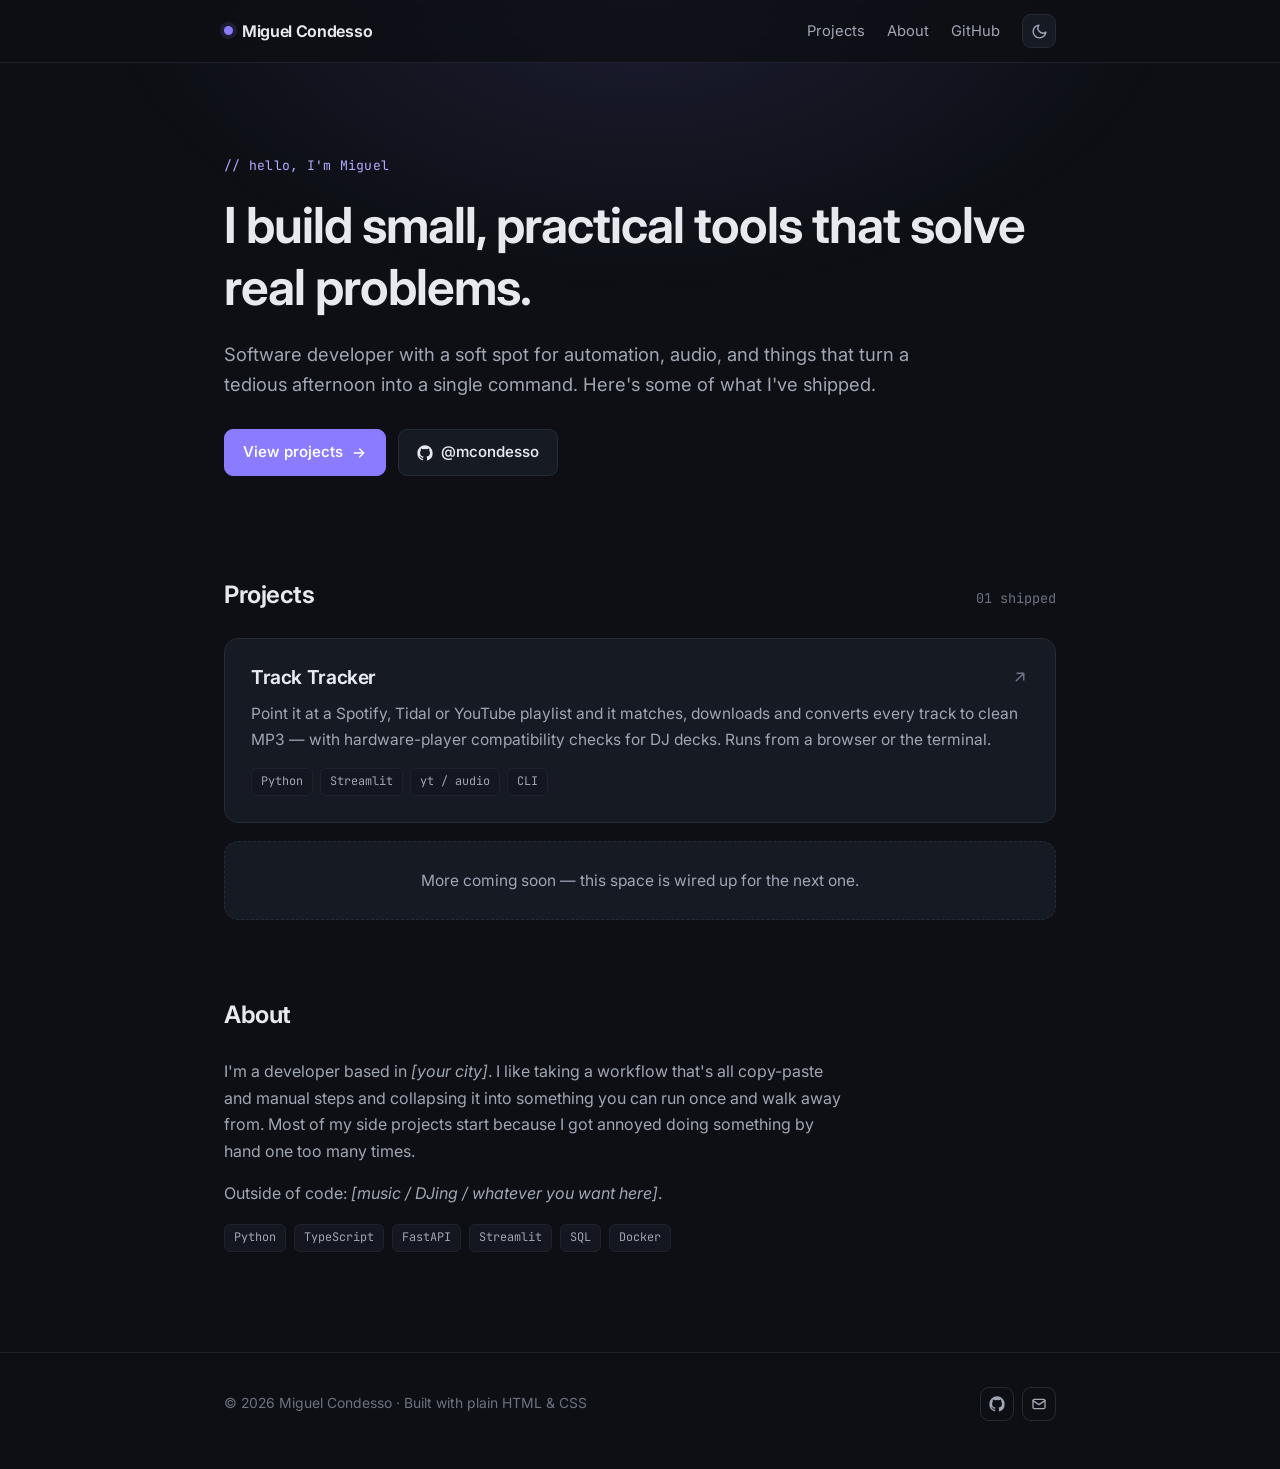
==== index.html @ 789ed033 "Portfolio site with Track Tracker project page Static HTML/CSS/JS portfolio for GitHub Pages: home p" ====
<!DOCTYPE html>
<html lang="en">
<head>
  <meta charset="UTF-8" />
  <meta name="viewport" content="width=device-width, initial-scale=1.0" />
  <title>Miguel Condesso</title>
  <meta name="description" content="Miguel Condesso — developer building practical tools. Projects, code, and things I've shipped." />
  <meta name="color-scheme" content="dark light" />

  <!-- Open Graph -->
  <meta property="og:title" content="Miguel Condesso" />
  <meta property="og:description" content="Developer building practical tools. Projects, code, and things I've shipped." />
  <meta property="og:type" content="website" />
  <meta property="og:url" content="https://mcondesso.github.io/" />

  <link rel="icon" href="data:image/svg+xml,%3Csvg xmlns='http://www.w3.org/2000/svg' viewBox='0 0 32 32'%3E%3Ccircle cx='16' cy='16' r='9' fill='%238b7cff'/%3E%3C/svg%3E" />
  <link rel="preconnect" href="https://fonts.googleapis.com" />
  <link rel="preconnect" href="https://fonts.gstatic.com" crossorigin />
  <link href="https://fonts.googleapis.com/css2?family=Inter:wght@400;500;600;650&family=JetBrains+Mono:wght@400;500&display=swap" rel="stylesheet" />
  <link rel="stylesheet" href="assets/css/style.css" />
</head>
<body>
  <header class="site-header">
    <div class="wrap">
      <a href="index.html" class="brand"><span class="dot"></span>Miguel Condesso</a>
      <nav class="nav">
        <a href="#projects">Projects</a>
        <a href="#about" class="hide-sm">About</a>
        <a href="https://github.com/mcondesso" target="_blank" rel="noopener">GitHub</a>
        <button class="theme-toggle" data-theme-toggle aria-label="Toggle color theme">
          <svg class="moon" viewBox="0 0 24 24" fill="none" stroke="currentColor" stroke-width="2" stroke-linecap="round" stroke-linejoin="round"><path d="M21 12.79A9 9 0 1 1 11.21 3 7 7 0 0 0 21 12.79z"/></svg>
          <svg class="sun" viewBox="0 0 24 24" fill="none" stroke="currentColor" stroke-width="2" stroke-linecap="round" stroke-linejoin="round"><circle cx="12" cy="12" r="4"/><path d="M12 2v2M12 20v2M4.9 4.9l1.4 1.4M17.7 17.7l1.4 1.4M2 12h2M20 12h2M4.9 19.1l1.4-1.4M17.7 6.3l1.4-1.4"/></svg>
        </button>
      </nav>
    </div>
  </header>

  <main>
    <!-- HERO -->
    <section class="hero">
      <div class="wrap">
        <p class="eyebrow reveal">// hello, I'm Miguel</p>
        <h1 class="reveal">I build small, practical tools&nbsp;that solve real problems.</h1>
        <p class="reveal">
          <!-- TODO: rewrite this in your own words -->
          Software developer with a soft spot for automation, audio, and things
          that turn a tedious afternoon into a single command. Here's some of
          what I've shipped.
        </p>
        <div class="hero-links reveal">
          <a class="btn btn-primary" href="#projects">
            View projects
            <svg viewBox="0 0 24 24" fill="none" stroke="currentColor" stroke-width="2.2" stroke-linecap="round" stroke-linejoin="round"><path d="M5 12h14M13 6l6 6-6 6"/></svg>
          </a>
          <a class="btn" href="https://github.com/mcondesso" target="_blank" rel="noopener">
            <svg viewBox="0 0 24 24" fill="currentColor"><path d="M12 .5A11.5 11.5 0 0 0 .5 12a11.5 11.5 0 0 0 7.86 10.94c.58.1.79-.25.79-.56v-2c-3.2.7-3.88-1.37-3.88-1.37-.53-1.34-1.3-1.7-1.3-1.7-1.05-.72.08-.7.08-.7 1.17.08 1.79 1.2 1.79 1.2 1.03 1.77 2.7 1.26 3.36.96.1-.75.4-1.26.73-1.55-2.56-.29-5.26-1.28-5.26-5.7 0-1.26.45-2.29 1.19-3.1-.12-.29-.52-1.46.11-3.05 0 0 .97-.31 3.18 1.18a11 11 0 0 1 5.8 0c2.2-1.49 3.17-1.18 3.17-1.18.63 1.59.24 2.76.12 3.05.74.81 1.19 1.84 1.19 3.1 0 4.43-2.7 5.4-5.28 5.69.42.36.79 1.06.79 2.14v3.17c0 .31.21.67.8.56A11.5 11.5 0 0 0 23.5 12 11.5 11.5 0 0 0 12 .5z"/></svg>
            @mcondesso
          </a>
        </div>
      </div>
    </section>

    <!-- PROJECTS -->
    <section id="projects">
      <div class="wrap">
        <div class="section-head reveal">
          <h2>Projects</h2>
          <span class="count">01 shipped</span>
        </div>

        <div class="projects">
          <a class="project-card reveal" href="projects/track-tracker.html">
            <div class="card-top">
              <h3>Track Tracker</h3>
              <svg class="arrow" width="18" height="18" viewBox="0 0 24 24" fill="none" stroke="currentColor" stroke-width="2" stroke-linecap="round" stroke-linejoin="round"><path d="M7 17 17 7M8 7h9v9"/></svg>
            </div>
            <p>
              Point it at a Spotify, Tidal or YouTube playlist and it matches,
              downloads and converts every track to clean MP3 — with hardware-player
              compatibility checks for DJ decks. Runs from a browser or the terminal.
            </p>
            <div class="badges">
              <span class="badge">Python</span>
              <span class="badge">Streamlit</span>
              <span class="badge">yt / audio</span>
              <span class="badge">CLI</span>
            </div>
          </a>

          <div class="project-card placeholder reveal">
            <p style="margin:0">More coming soon — this space is wired up for the next one.</p>
          </div>
        </div>
      </div>
    </section>

    <!-- ABOUT -->
    <section id="about" class="about">
      <div class="wrap">
        <div class="section-head reveal"><h2>About</h2></div>
        <p class="reveal">
          <!-- TODO: make this yours -->
          I'm a developer based in <em>[your city]</em>. I like taking a workflow
          that's all copy-paste and manual steps and collapsing it into something
          you can run once and walk away from. Most of my side projects start
          because I got annoyed doing something by hand one too many times.
        </p>
        <p class="reveal">
          Outside of code: <em>[music / DJing / whatever you want here]</em>.
        </p>
        <div class="stack reveal">
          <span class="badge">Python</span>
          <span class="badge">TypeScript</span>
          <span class="badge">FastAPI</span>
          <span class="badge">Streamlit</span>
          <span class="badge">SQL</span>
          <span class="badge">Docker</span>
        </div>
      </div>
    </section>
  </main>

  <footer class="site-footer">
    <div class="wrap">
      <p>© <span data-year>2026</span> Miguel Condesso · Built with plain HTML &amp; CSS</p>
      <div class="social">
        <a href="https://github.com/mcondesso" target="_blank" rel="noopener" aria-label="GitHub">
          <svg viewBox="0 0 24 24" fill="currentColor"><path d="M12 .5A11.5 11.5 0 0 0 .5 12a11.5 11.5 0 0 0 7.86 10.94c.58.1.79-.25.79-.56v-2c-3.2.7-3.88-1.37-3.88-1.37-.53-1.34-1.3-1.7-1.3-1.7-1.05-.72.08-.7.08-.7 1.17.08 1.79 1.2 1.79 1.2 1.03 1.77 2.7 1.26 3.36.96.1-.75.4-1.26.73-1.55-2.56-.29-5.26-1.28-5.26-5.7 0-1.26.45-2.29 1.19-3.1-.12-.29-.52-1.46.11-3.05 0 0 .97-.31 3.18 1.18a11 11 0 0 1 5.8 0c2.2-1.49 3.17-1.18 3.17-1.18.63 1.59.24 2.76.12 3.05.74.81 1.19 1.84 1.19 3.1 0 4.43-2.7 5.4-5.28 5.69.42.36.79 1.06.79 2.14v3.17c0 .31.21.67.8.56A11.5 11.5 0 0 0 23.5 12 11.5 11.5 0 0 0 12 .5z"/></svg>
        </a>
        <a href="mailto:miguel.ma.condesso@gmail.com" aria-label="Email">
          <svg viewBox="0 0 24 24" fill="none" stroke="currentColor" stroke-width="2" stroke-linecap="round" stroke-linejoin="round"><rect x="3" y="5" width="18" height="14" rx="2"/><path d="m3 7 9 6 9-6"/></svg>
        </a>
      </div>
    </div>
  </footer>

  <script src="assets/js/main.js"></script>
</body>
</html>
---- assets/css/style.css ----
/* ============================================================
   Portfolio — Miguel Condesso
   Single stylesheet. Dark-first, with a light theme toggle.
   ============================================================ */

:root {
  color-scheme: dark light;

  /* palette (dark, default) */
  --bg:        #0d0f14;
  --bg-soft:   #14171f;
  --bg-card:   #161a23;
  --border:    #262b38;
  --border-soft: #1e222d;
  --text:      #e7e9ee;
  --text-soft: #a0a6b4;
  --text-dim:  #6c7280;
  --accent:    #8b7cff;
  --accent-soft: #b3a9ff;
  --accent-bg: rgba(139, 124, 255, 0.12);

  --font-sans: "Inter", -apple-system, BlinkMacSystemFont, "Segoe UI", Roboto, Helvetica, Arial, sans-serif;
  --font-mono: "JetBrains Mono", ui-monospace, SFMono-Regular, Menlo, Consolas, monospace;

  --radius:    14px;
  --radius-sm: 9px;
  --maxw:      880px;
  --ease:      cubic-bezier(0.22, 1, 0.36, 1);
}

:root[data-theme="light"] {
  color-scheme: light;
  --bg:        #fbfbfd;
  --bg-soft:   #f2f3f7;
  --bg-card:   #ffffff;
  --border:    #e2e4ec;
  --border-soft: #ececf1;
  --text:      #1a1c22;
  --text-soft: #545a68;
  --text-dim:  #8a909d;
  --accent:    #5b4bd6;
  --accent-soft: #6f5ee6;
  --accent-bg: rgba(91, 75, 214, 0.08);
}

* { box-sizing: border-box; }

html { scroll-behavior: smooth; }

body {
  margin: 0;
  background: var(--bg);
  color: var(--text);
  font-family: var(--font-sans);
  font-size: 16px;
  line-height: 1.65;
  -webkit-font-smoothing: antialiased;
  text-rendering: optimizeLegibility;
}

/* subtle top glow */
body::before {
  content: "";
  position: fixed;
  inset: 0 0 auto 0;
  height: 420px;
  background: radial-gradient(60% 100% at 50% 0%, var(--accent-bg), transparent 70%);
  pointer-events: none;
  z-index: 0;
}

.wrap {
  position: relative;
  z-index: 1;
  max-width: var(--maxw);
  margin: 0 auto;
  padding: 0 24px;
}

a { color: var(--accent-soft); text-decoration: none; }
a:hover { color: var(--accent); }

h1, h2, h3 { line-height: 1.25; letter-spacing: -0.02em; font-weight: 650; }

/* ---------- header ---------- */
.site-header {
  position: sticky;
  top: 0;
  z-index: 10;
  backdrop-filter: blur(12px);
  background: color-mix(in srgb, var(--bg) 78%, transparent);
  border-bottom: 1px solid var(--border-soft);
}
.site-header .wrap {
  display: flex;
  align-items: center;
  justify-content: space-between;
  height: 62px;
}
.brand {
  font-weight: 650;
  color: var(--text);
  letter-spacing: -0.02em;
  display: inline-flex;
  align-items: center;
  gap: 9px;
}
.brand .dot {
  width: 9px; height: 9px; border-radius: 50%;
  background: var(--accent);
  box-shadow: 0 0 0 4px var(--accent-bg);
}
.nav { display: flex; align-items: center; gap: 22px; }
.nav a { color: var(--text-soft); font-size: 0.92rem; }
.nav a:hover { color: var(--text); }

.theme-toggle {
  width: 34px; height: 34px;
  display: grid; place-items: center;
  border: 1px solid var(--border);
  border-radius: 9px;
  background: var(--bg-card);
  color: var(--text-soft);
  cursor: pointer;
  transition: border-color 0.15s, color 0.15s, transform 0.15s;
}
.theme-toggle:hover { color: var(--text); border-color: var(--accent); transform: translateY(-1px); }
.theme-toggle svg { width: 17px; height: 17px; }
.theme-toggle .sun { display: none; }
:root[data-theme="light"] .theme-toggle .sun { display: block; }
:root[data-theme="light"] .theme-toggle .moon { display: none; }

/* ---------- hero ---------- */
.hero { padding: 92px 0 64px; }
.hero .eyebrow {
  font-family: var(--font-mono);
  font-size: 0.82rem;
  color: var(--accent-soft);
  letter-spacing: 0.02em;
  margin-bottom: 18px;
}
.hero h1 {
  font-size: clamp(2.1rem, 6vw, 3.1rem);
  margin: 0 0 20px;
}
.hero p {
  font-size: 1.15rem;
  color: var(--text-soft);
  max-width: 60ch;
  margin: 0 0 30px;
}
.hero-links { display: flex; flex-wrap: wrap; gap: 12px; }

/* ---------- buttons ---------- */
.btn {
  display: inline-flex;
  align-items: center;
  gap: 8px;
  padding: 10px 18px;
  border-radius: var(--radius-sm);
  font-size: 0.94rem;
  font-weight: 550;
  border: 1px solid var(--border);
  background: var(--bg-card);
  color: var(--text);
  cursor: pointer;
  transition: transform 0.15s var(--ease), border-color 0.15s, background 0.15s;
}
.btn:hover { transform: translateY(-2px); border-color: var(--accent); color: var(--text); }
.btn svg { width: 16px; height: 16px; }
.btn-primary {
  background: var(--accent);
  border-color: var(--accent);
  color: #fff;
}
.btn-primary:hover { background: var(--accent-soft); border-color: var(--accent-soft); color: #fff; }

/* ---------- sections ---------- */
section { padding: 40px 0; }
.section-head {
  display: flex;
  align-items: baseline;
  justify-content: space-between;
  gap: 16px;
  margin-bottom: 28px;
}
.section-head h2 { font-size: 1.5rem; margin: 0; }
.section-head .count { font-family: var(--font-mono); font-size: 0.85rem; color: var(--text-dim); }

.lead { color: var(--text-soft); max-width: 62ch; }

/* ---------- project cards ---------- */
.projects { display: grid; gap: 18px; }
.project-card {
  display: block;
  padding: 26px;
  border: 1px solid var(--border);
  border-radius: var(--radius);
  background: var(--bg-card);
  color: var(--text);
  transition: transform 0.2s var(--ease), border-color 0.2s, box-shadow 0.2s;
}
.project-card:hover {
  transform: translateY(-3px);
  border-color: var(--accent);
  box-shadow: 0 16px 40px -20px var(--accent-bg);
  color: var(--text);
}
.project-card .card-top {
  display: flex;
  align-items: center;
  justify-content: space-between;
  margin-bottom: 12px;
}
.project-card h3 { font-size: 1.2rem; margin: 0; }
.project-card .arrow { color: var(--text-dim); transition: transform 0.2s var(--ease), color 0.2s; }
.project-card:hover .arrow { transform: translate(3px, -3px); color: var(--accent); }
.project-card p { color: var(--text-soft); margin: 0 0 16px; font-size: 0.97rem; }

.badges { display: flex; flex-wrap: wrap; gap: 7px; }
.badge {
  font-family: var(--font-mono);
  font-size: 0.74rem;
  padding: 3px 9px;
  border-radius: 6px;
  background: var(--bg-soft);
  border: 1px solid var(--border-soft);
  color: var(--text-soft);
}

.project-card.placeholder {
  border-style: dashed;
  text-align: center;
  color: var(--text-dim);
  cursor: default;
}
.project-card.placeholder:hover { transform: none; border-color: var(--border); box-shadow: none; }

/* ---------- about ---------- */
.about p { color: var(--text-soft); max-width: 62ch; }
.about .stack { display: flex; flex-wrap: wrap; gap: 8px; margin-top: 18px; }

/* ---------- project detail page ---------- */
.back-link {
  display: inline-flex;
  align-items: center;
  gap: 6px;
  font-family: var(--font-mono);
  font-size: 0.85rem;
  color: var(--text-soft);
  margin: 40px 0 0;
}
.back-link:hover { color: var(--accent); }

.proj-hero { padding: 34px 0 44px; }
.proj-hero h1 { font-size: clamp(2rem, 5.5vw, 2.8rem); margin: 0 0 16px; }
.proj-hero .tagline { font-size: 1.15rem; color: var(--text-soft); max-width: 58ch; margin: 0 0 24px; }
.proj-hero .badges { margin-bottom: 26px; }

/* window mockup */
.mockup {
  border: 1px solid var(--border);
  border-radius: var(--radius);
  background: var(--bg-card);
  overflow: hidden;
  box-shadow: 0 30px 60px -30px rgba(0,0,0,0.5);
  margin: 8px 0 8px;
}
.mockup .bar {
  display: flex;
  align-items: center;
  gap: 7px;
  padding: 11px 15px;
  background: var(--bg-soft);
  border-bottom: 1px solid var(--border-soft);
}
.mockup .bar i { width: 11px; height: 11px; border-radius: 50%; background: var(--border); display: block; }
.mockup .bar span {
  margin-left: 10px;
  font-family: var(--font-mono);
  font-size: 0.78rem;
  color: var(--text-dim);
}
.mockup .body { padding: 20px; font-family: var(--font-mono); font-size: 0.85rem; line-height: 1.9; }
.mockup .body .row { display: flex; align-items: center; gap: 12px; white-space: nowrap; overflow: hidden; }
.mockup .body .stage { color: var(--text); min-width: 190px; }
.mockup .body .prog {
  flex: 1;
  height: 7px;
  border-radius: 4px;
  background: var(--bg-soft);
  overflow: hidden;
  min-width: 60px;
}
.mockup .body .prog b { display: block; height: 100%; background: var(--accent); border-radius: 4px; }
.mockup .body .pct { color: var(--text-dim); min-width: 44px; text-align: right; }
.mockup .body .muted { color: var(--text-dim); }
.mockup .body .ok { color: #5ec98a; }

/* feature grid */
.feature-grid {
  display: grid;
  grid-template-columns: repeat(auto-fit, minmax(230px, 1fr));
  gap: 16px;
}
.feature {
  padding: 20px;
  border: 1px solid var(--border);
  border-radius: var(--radius-sm);
  background: var(--bg-card);
}
.feature h3 { font-size: 1rem; margin: 0 0 7px; display: flex; align-items: center; gap: 9px; }
.feature h3 .ic {
  width: 26px; height: 26px; border-radius: 7px;
  display: grid; place-items: center;
  background: var(--accent-bg); color: var(--accent-soft);
  flex: none;
}
.feature h3 .ic svg { width: 15px; height: 15px; }
.feature p { margin: 0; color: var(--text-soft); font-size: 0.9rem; line-height: 1.6; }

/* steps */
.steps { display: grid; gap: 2px; counter-reset: step; }
.step {
  display: flex;
  gap: 18px;
  padding: 20px 0;
  border-bottom: 1px solid var(--border-soft);
}
.step:last-child { border-bottom: 0; }
.step .num {
  counter-increment: step;
  font-family: var(--font-mono);
  font-size: 0.85rem;
  color: var(--accent-soft);
  flex: none;
  width: 34px;
}
.step .num::before { content: "0" counter(step); }
.step h3 { font-size: 1.03rem; margin: 0 0 5px; }
.step p { margin: 0; color: var(--text-soft); font-size: 0.93rem; }

.prose p { color: var(--text-soft); }
.prose code {
  font-family: var(--font-mono);
  font-size: 0.85em;
  background: var(--bg-soft);
  border: 1px solid var(--border-soft);
  border-radius: 5px;
  padding: 1px 6px;
}

/* ---------- footer ---------- */
.site-footer {
  border-top: 1px solid var(--border-soft);
  margin-top: 60px;
  padding: 34px 0 48px;
}
.site-footer .wrap {
  display: flex;
  flex-wrap: wrap;
  align-items: center;
  justify-content: space-between;
  gap: 14px;
}
.site-footer p { margin: 0; color: var(--text-dim); font-size: 0.87rem; }
.social { display: flex; gap: 8px; }
.social a {
  width: 34px; height: 34px;
  display: grid; place-items: center;
  border: 1px solid var(--border);
  border-radius: 9px;
  color: var(--text-soft);
  transition: color 0.15s, border-color 0.15s, transform 0.15s;
}
.social a:hover { color: var(--text); border-color: var(--accent); transform: translateY(-2px); }
.social svg { width: 16px; height: 16px; }

/* ---------- reveal on scroll ---------- */
.reveal { opacity: 0; transform: translateY(14px); transition: opacity 0.6s var(--ease), transform 0.6s var(--ease); }
.reveal.in { opacity: 1; transform: none; }
@media (prefers-reduced-motion: reduce) {
  .reveal { opacity: 1; transform: none; transition: none; }
  html { scroll-behavior: auto; }
}

/* ---------- responsive ---------- */
@media (max-width: 620px) {
  .hero { padding: 64px 0 44px; }
  .nav { gap: 14px; }
  .nav a.hide-sm { display: none; }
  .mockup .body .stage { min-width: 120px; white-space: normal; }
}
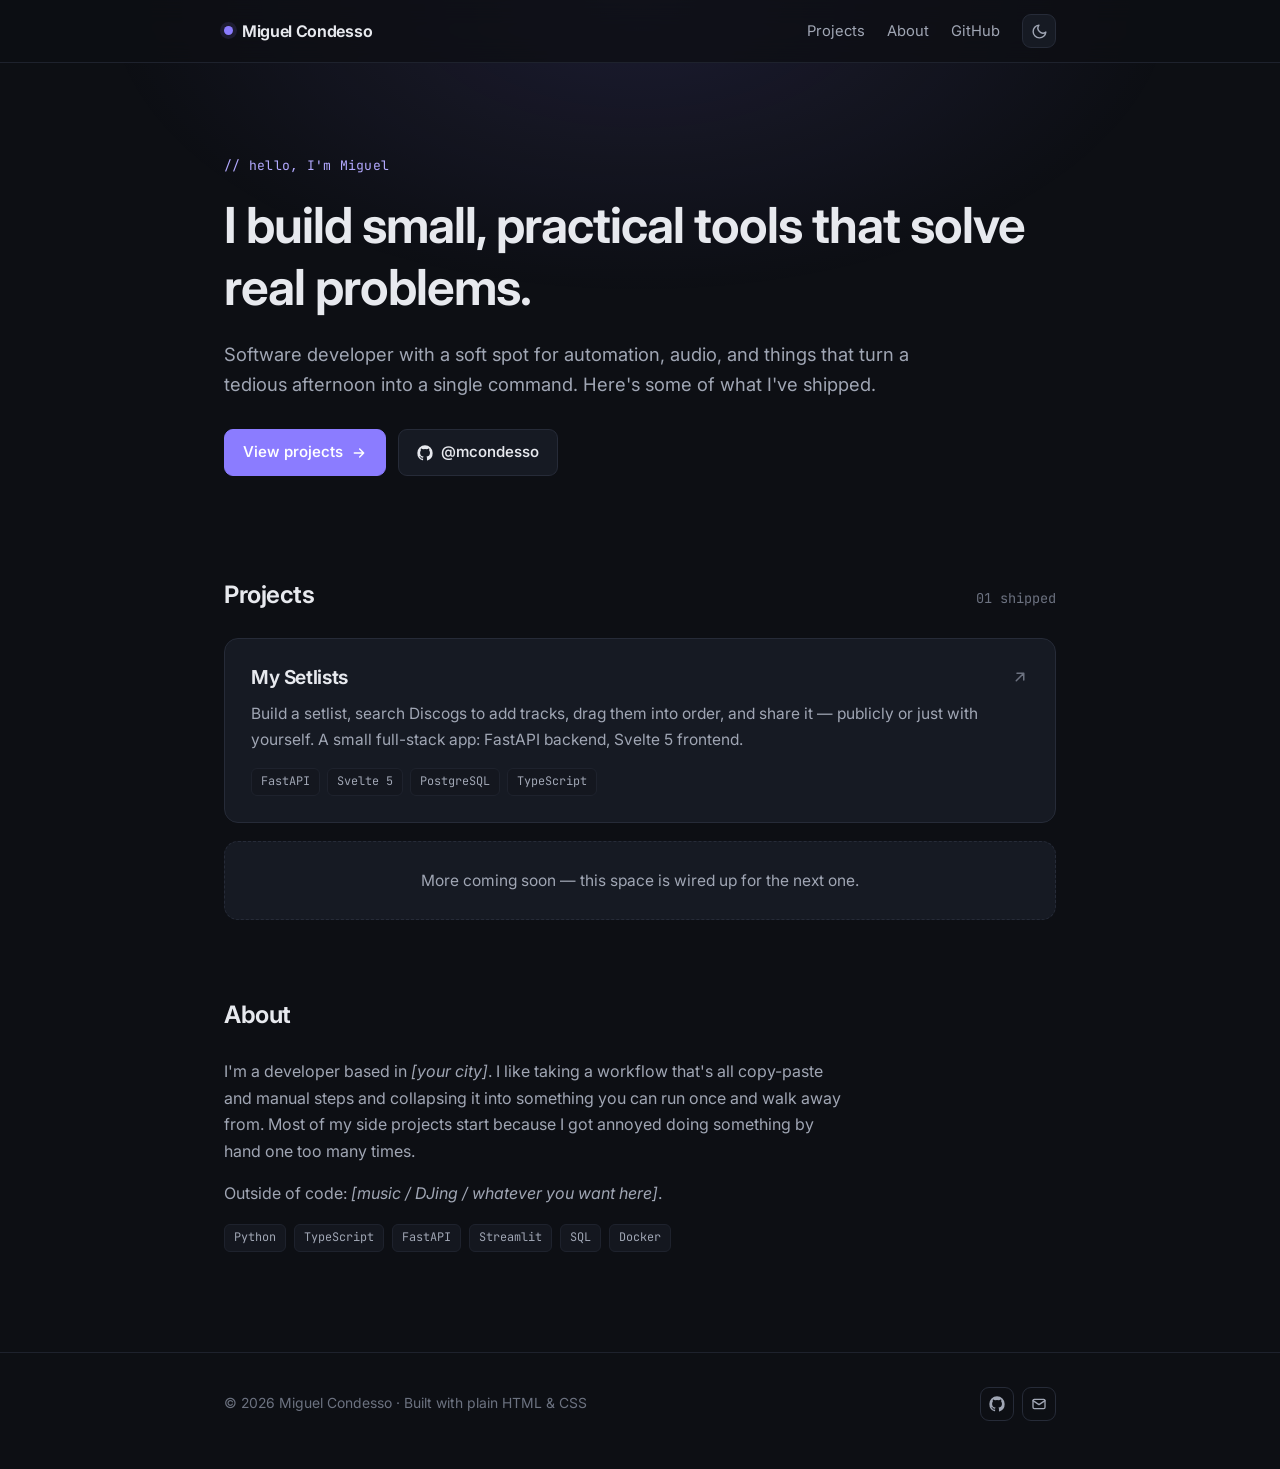
==== commit 243d9624: "Swap Track Tracker for My Setlists project page Co-Authored-By: Claude Sonnet 5 <noreply@anthropic.c" ====
--- a/index.html
+++ b/index.html
@@ -69,21 +69,21 @@
         </div>
 
         <div class="projects">
-          <a class="project-card reveal" href="projects/track-tracker.html">
+          <a class="project-card reveal" href="projects/my-setlists.html">
             <div class="card-top">
-              <h3>Track Tracker</h3>
+              <h3>My Setlists</h3>
               <svg class="arrow" width="18" height="18" viewBox="0 0 24 24" fill="none" stroke="currentColor" stroke-width="2" stroke-linecap="round" stroke-linejoin="round"><path d="M7 17 17 7M8 7h9v9"/></svg>
             </div>
             <p>
-              Point it at a Spotify, Tidal or YouTube playlist and it matches,
-              downloads and converts every track to clean MP3 — with hardware-player
-              compatibility checks for DJ decks. Runs from a browser or the terminal.
+              Build a setlist, search Discogs to add tracks, drag them into
+              order, and share it — publicly or just with yourself. A small
+              full-stack app: FastAPI backend, Svelte 5 frontend.
             </p>
             <div class="badges">
-              <span class="badge">Python</span>
-              <span class="badge">Streamlit</span>
-              <span class="badge">yt / audio</span>
-              <span class="badge">CLI</span>
+              <span class="badge">FastAPI</span>
+              <span class="badge">Svelte 5</span>
+              <span class="badge">PostgreSQL</span>
+              <span class="badge">TypeScript</span>
             </div>
           </a>
 
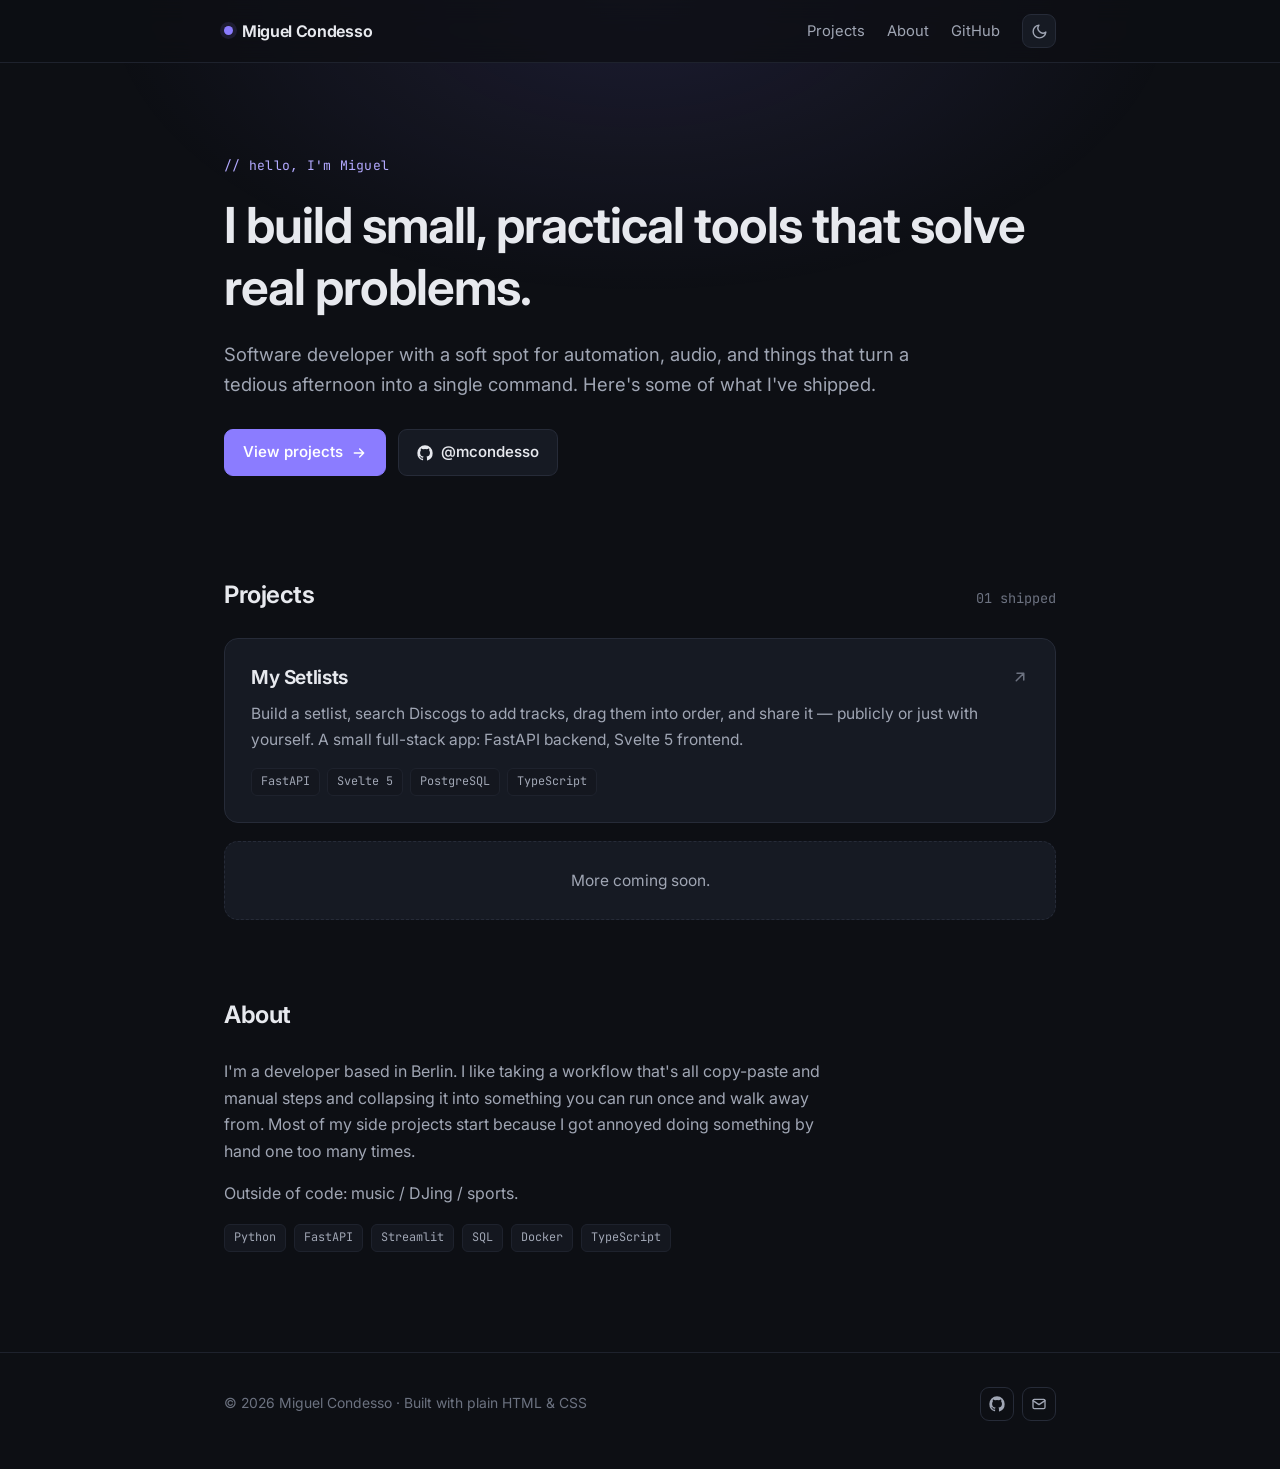
==== commit 6ee3abd7: "Update text" ====
--- a/index.html
+++ b/index.html
@@ -88,7 +88,7 @@
           </a>
 
           <div class="project-card placeholder reveal">
-            <p style="margin:0">More coming soon — this space is wired up for the next one.</p>
+            <p style="margin:0">More coming soon.</p>
           </div>
         </div>
       </div>
@@ -100,21 +100,21 @@
         <div class="section-head reveal"><h2>About</h2></div>
         <p class="reveal">
           <!-- TODO: make this yours -->
-          I'm a developer based in <em>[your city]</em>. I like taking a workflow
+          I'm a developer based in Berlin. I like taking a workflow
           that's all copy-paste and manual steps and collapsing it into something
           you can run once and walk away from. Most of my side projects start
           because I got annoyed doing something by hand one too many times.
         </p>
         <p class="reveal">
-          Outside of code: <em>[music / DJing / whatever you want here]</em>.
+          Outside of code: music / DJing / sports.
         </p>
         <div class="stack reveal">
           <span class="badge">Python</span>
-          <span class="badge">TypeScript</span>
           <span class="badge">FastAPI</span>
           <span class="badge">Streamlit</span>
           <span class="badge">SQL</span>
           <span class="badge">Docker</span>
+          <span class="badge">TypeScript</span>
         </div>
       </div>
     </section>
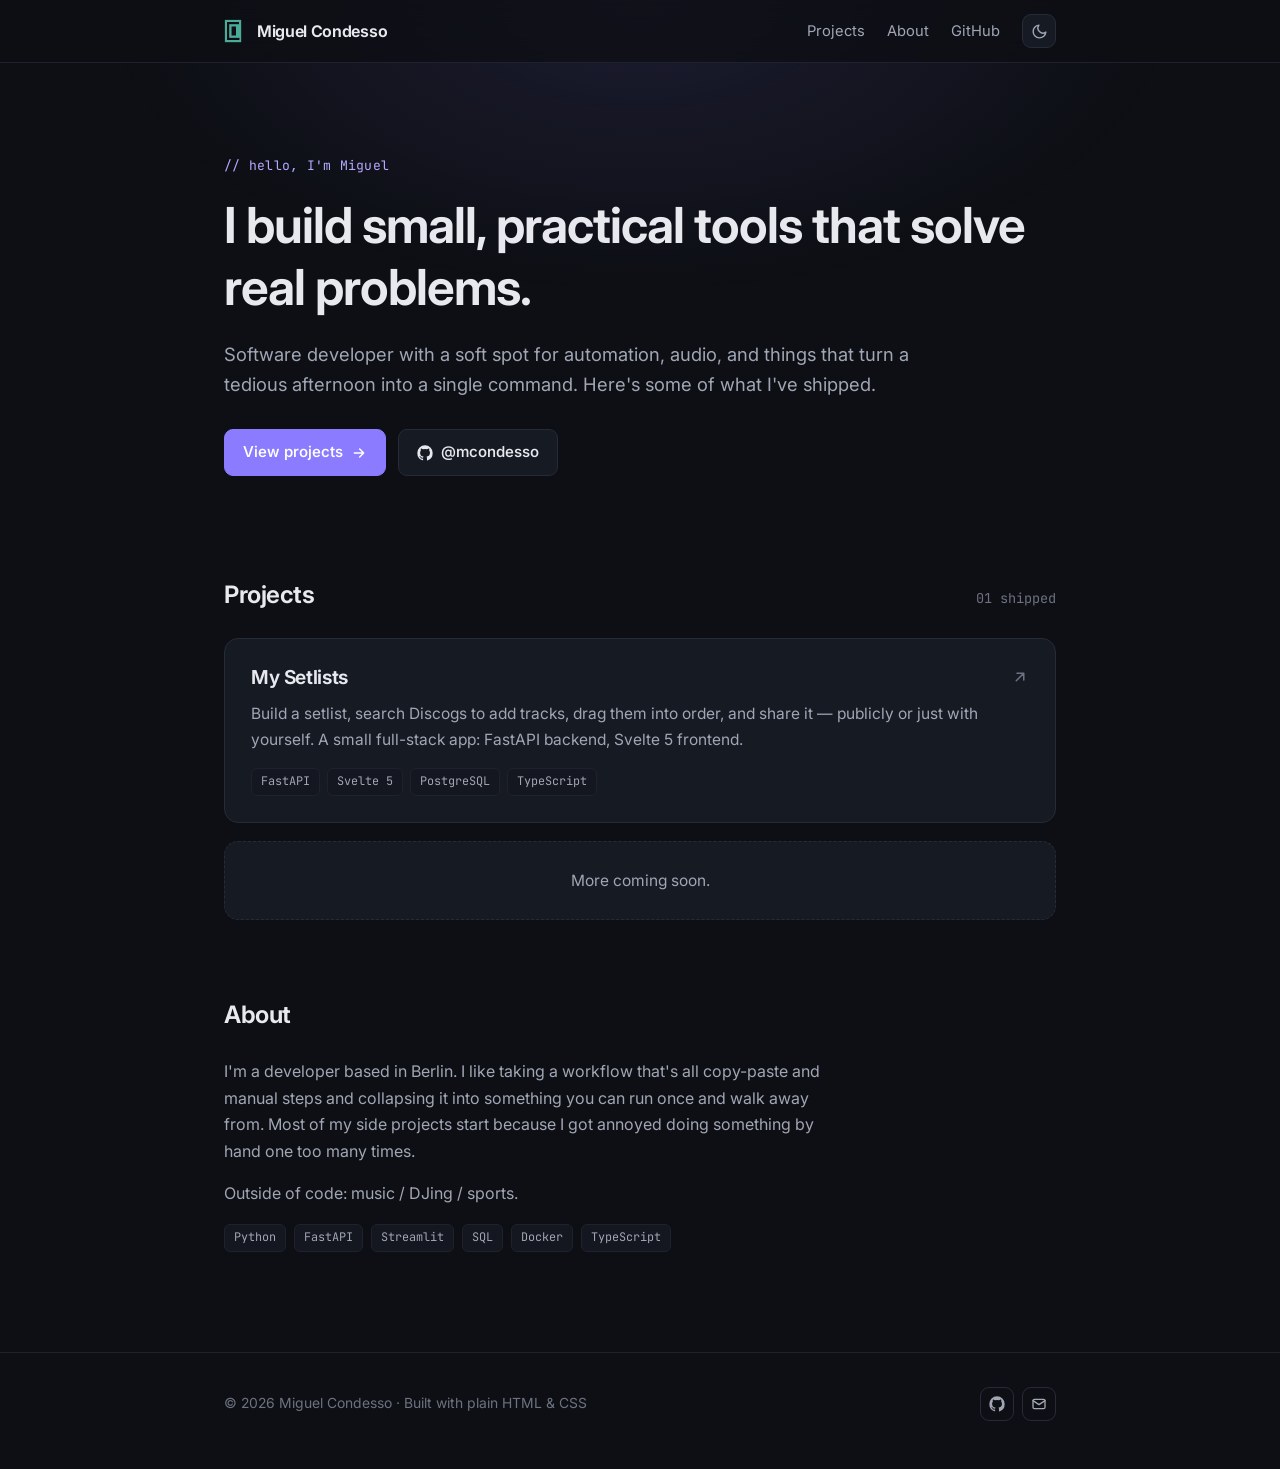
==== commit a3e78972: "Use existing logo as brand mark and favicon Reuses the teal bracket logo from the mcondesso/portfoli" ====
--- a/index.html
+++ b/index.html
@@ -13,7 +13,7 @@
   <meta property="og:type" content="website" />
   <meta property="og:url" content="https://mcondesso.github.io/" />
 
-  <link rel="icon" href="data:image/svg+xml,%3Csvg xmlns='http://www.w3.org/2000/svg' viewBox='0 0 32 32'%3E%3Ccircle cx='16' cy='16' r='9' fill='%238b7cff'/%3E%3C/svg%3E" />
+  <link rel="icon" href="assets/images/favicon.ico" />
   <link rel="preconnect" href="https://fonts.googleapis.com" />
   <link rel="preconnect" href="https://fonts.gstatic.com" crossorigin />
   <link href="https://fonts.googleapis.com/css2?family=Inter:wght@400;500;600;650&family=JetBrains+Mono:wght@400;500&display=swap" rel="stylesheet" />
@@ -22,7 +22,7 @@
 <body>
   <header class="site-header">
     <div class="wrap">
-      <a href="index.html" class="brand"><span class="dot"></span>Miguel Condesso</a>
+      <a href="index.html" class="brand"><img src="assets/images/logo.png" alt="" width="24" height="24" class="brand-logo" />Miguel Condesso</a>
       <nav class="nav">
         <a href="#projects">Projects</a>
         <a href="#about" class="hide-sm">About</a>
--- a/assets/css/style.css
+++ b/assets/css/style.css
@@ -105,10 +105,10 @@
   align-items: center;
   gap: 9px;
 }
-.brand .dot {
-  width: 9px; height: 9px; border-radius: 50%;
-  background: var(--accent);
-  box-shadow: 0 0 0 4px var(--accent-bg);
+.brand-logo {
+  width: 24px; height: 24px;
+  display: block;
+  image-rendering: -webkit-optimize-contrast;
 }
 .nav { display: flex; align-items: center; gap: 22px; }
 .nav a { color: var(--text-soft); font-size: 0.92rem; }
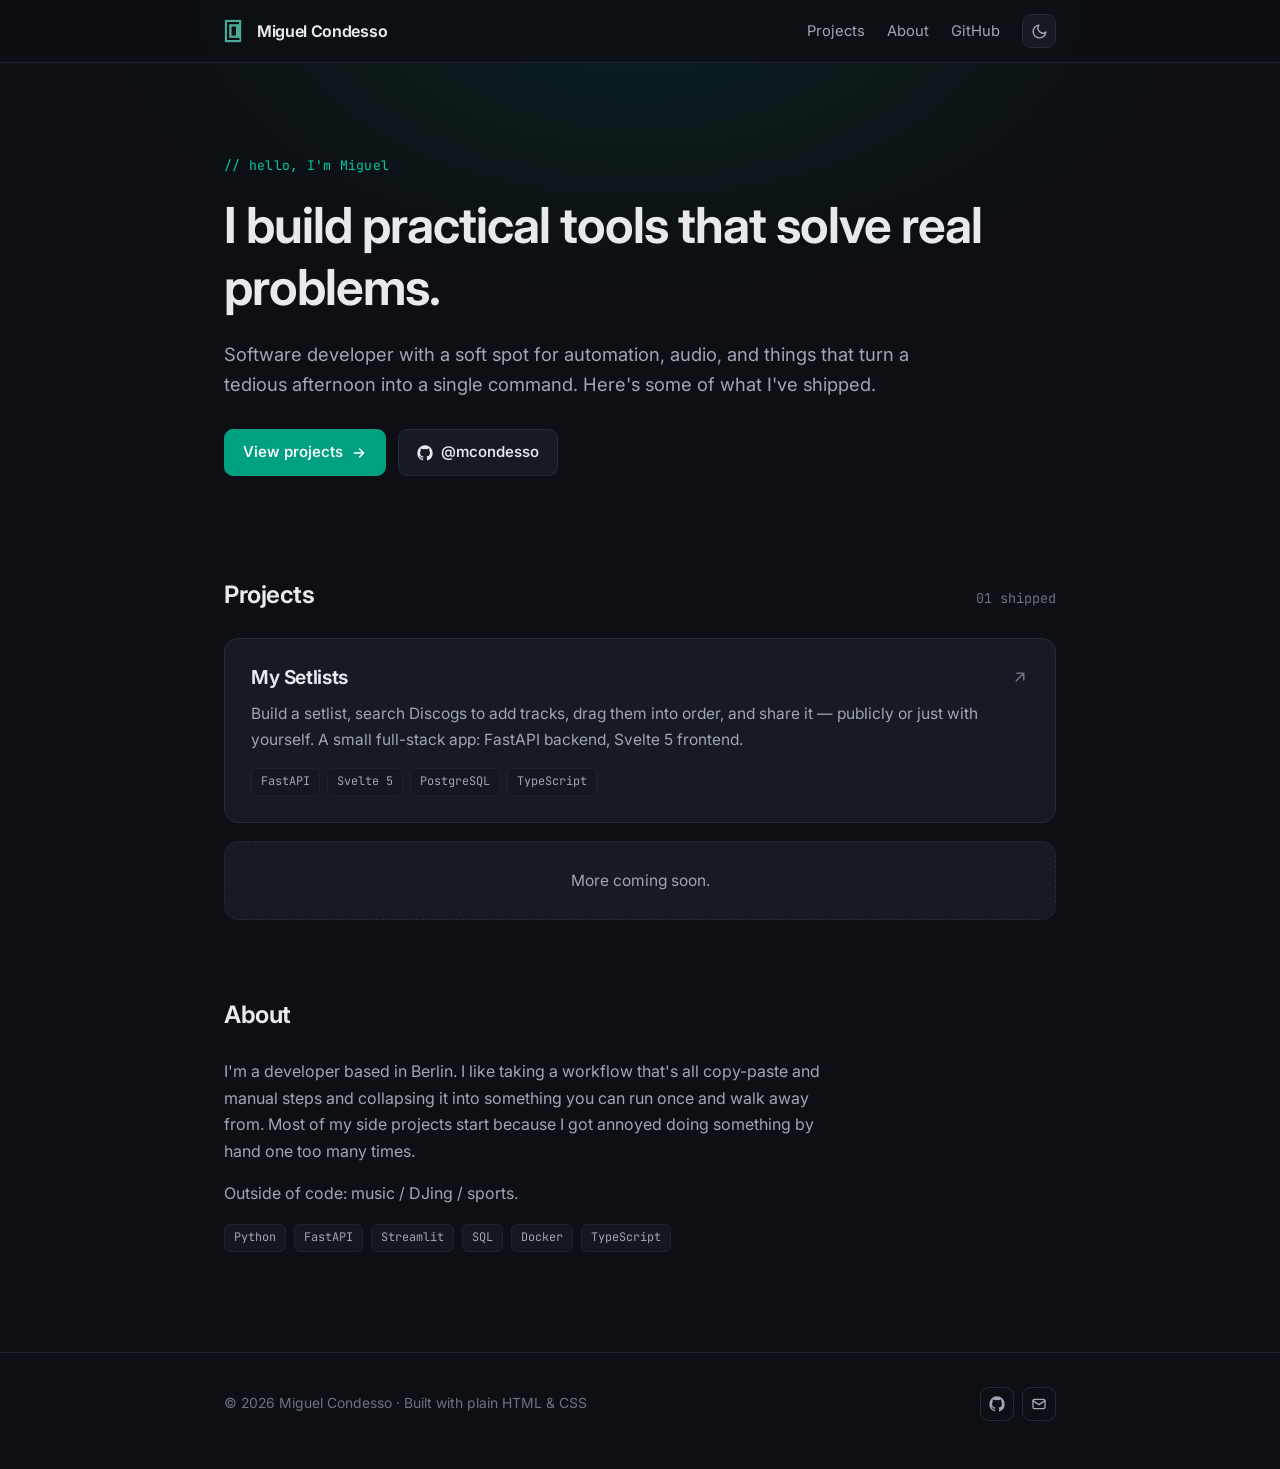
==== commit 43dae25b: "Text update" ====
--- a/index.html
+++ b/index.html
@@ -40,7 +40,7 @@
     <section class="hero">
       <div class="wrap">
         <p class="eyebrow reveal">// hello, I'm Miguel</p>
-        <h1 class="reveal">I build small, practical tools&nbsp;that solve real problems.</h1>
+        <h1 class="reveal">I build practical tools&nbsp;that solve real problems.</h1>
         <p class="reveal">
           <!-- TODO: rewrite this in your own words -->
           Software developer with a soft spot for automation, audio, and things
--- a/assets/css/style.css
+++ b/assets/css/style.css
@@ -15,9 +15,9 @@
   --text:      #e7e9ee;
   --text-soft: #a0a6b4;
   --text-dim:  #6c7280;
-  --accent:    #8b7cff;
-  --accent-soft: #b3a9ff;
-  --accent-bg: rgba(139, 124, 255, 0.12);
+  --accent:    #00a182;
+  --accent-soft: #00cba4;
+  --accent-bg: rgba(0, 161, 130, 0.12);
 
   --font-sans: "Inter", -apple-system, BlinkMacSystemFont, "Segoe UI", Roboto, Helvetica, Arial, sans-serif;
   --font-mono: "JetBrains Mono", ui-monospace, SFMono-Regular, Menlo, Consolas, monospace;
@@ -38,9 +38,9 @@
   --text:      #1a1c22;
   --text-soft: #545a68;
   --text-dim:  #8a909d;
-  --accent:    #5b4bd6;
-  --accent-soft: #6f5ee6;
-  --accent-bg: rgba(91, 75, 214, 0.08);
+  --accent:    #006f5a;
+  --accent-soft: #008269;
+  --accent-bg: rgba(0, 111, 90, 0.08);
 }
 
 * { box-sizing: border-box; }
@@ -296,6 +296,7 @@
 .mockup .body .pct { color: var(--text-dim); min-width: 44px; text-align: right; }
 .mockup .body .muted { color: var(--text-dim); }
 .mockup .body .ok { color: #5ec98a; }
+.mockup-shot { display: block; width: 100%; height: auto; }
 
 /* feature grid */
 .feature-grid {
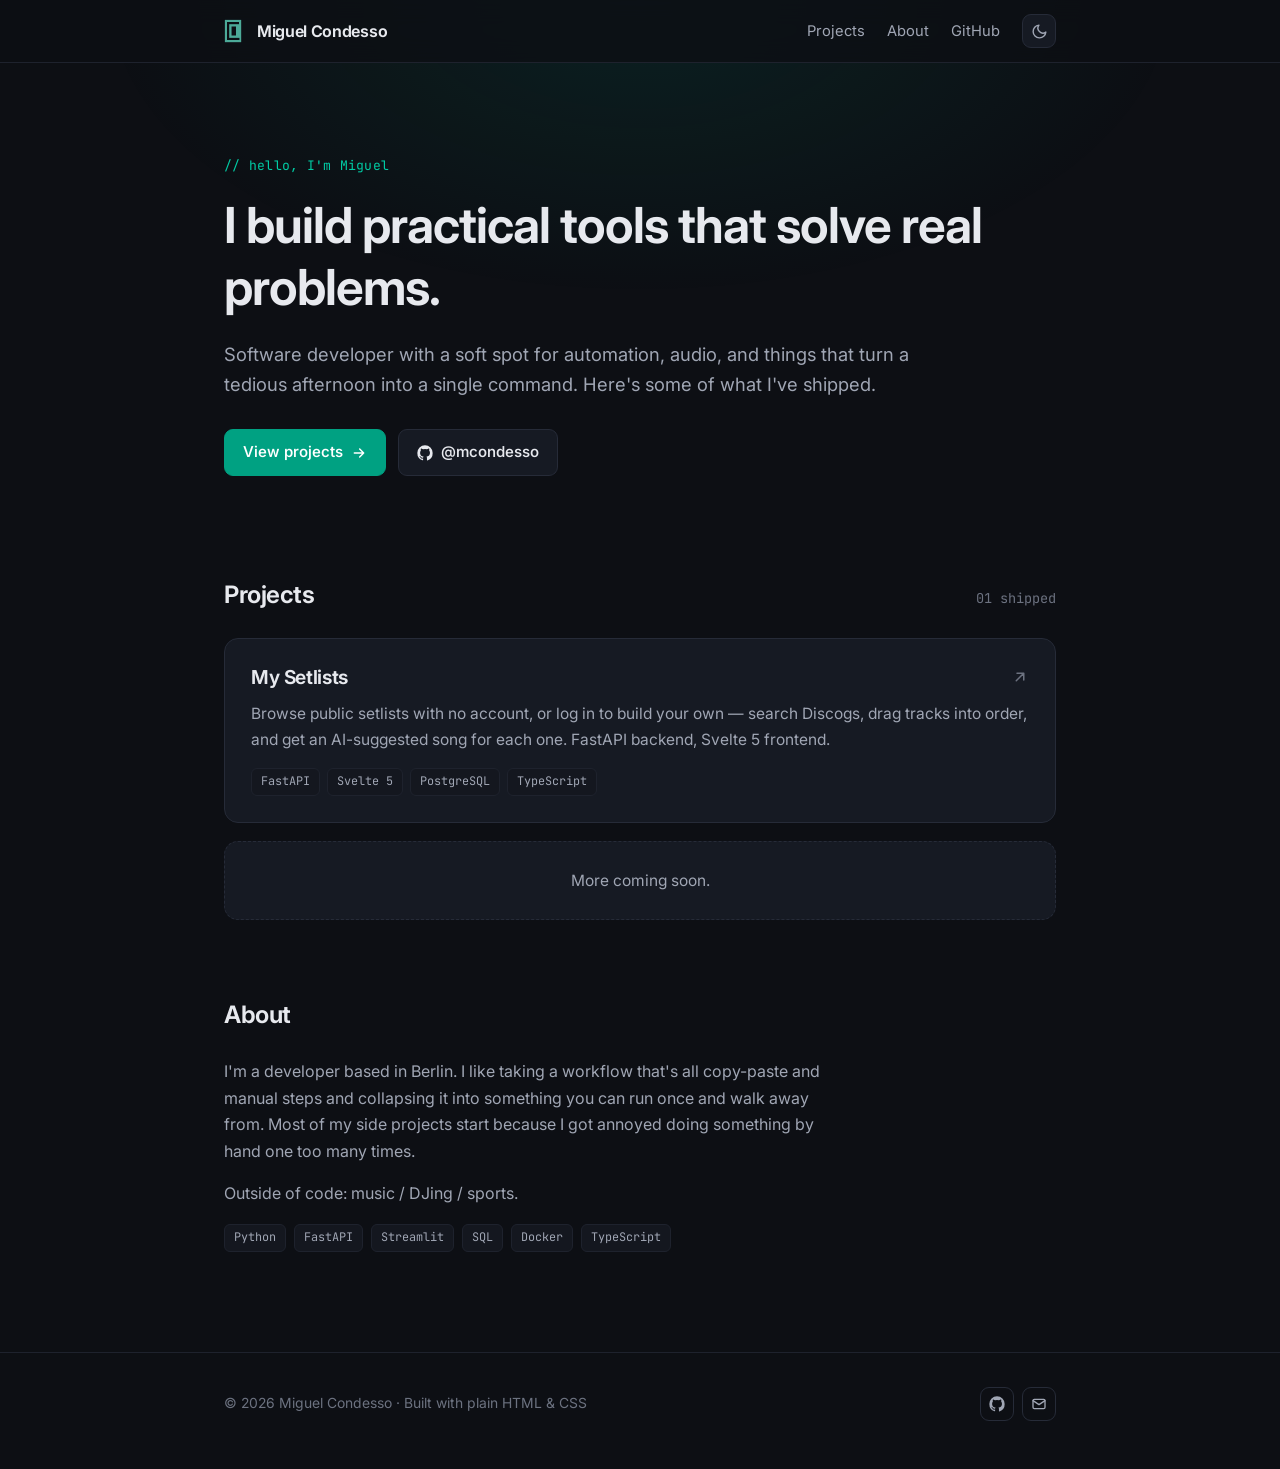
==== commit 5c4faf75: "Update My Setlists project page to match current app state Reflects public browsing without an accou" ====
--- a/index.html
+++ b/index.html
@@ -75,9 +75,9 @@
               <svg class="arrow" width="18" height="18" viewBox="0 0 24 24" fill="none" stroke="currentColor" stroke-width="2" stroke-linecap="round" stroke-linejoin="round"><path d="M7 17 17 7M8 7h9v9"/></svg>
             </div>
             <p>
-              Build a setlist, search Discogs to add tracks, drag them into
-              order, and share it — publicly or just with yourself. A small
-              full-stack app: FastAPI backend, Svelte 5 frontend.
+              Browse public setlists with no account, or log in to build your
+              own — search Discogs, drag tracks into order, and get an
+              AI-suggested song for each one. FastAPI backend, Svelte 5 frontend.
             </p>
             <div class="badges">
               <span class="badge">FastAPI</span>
